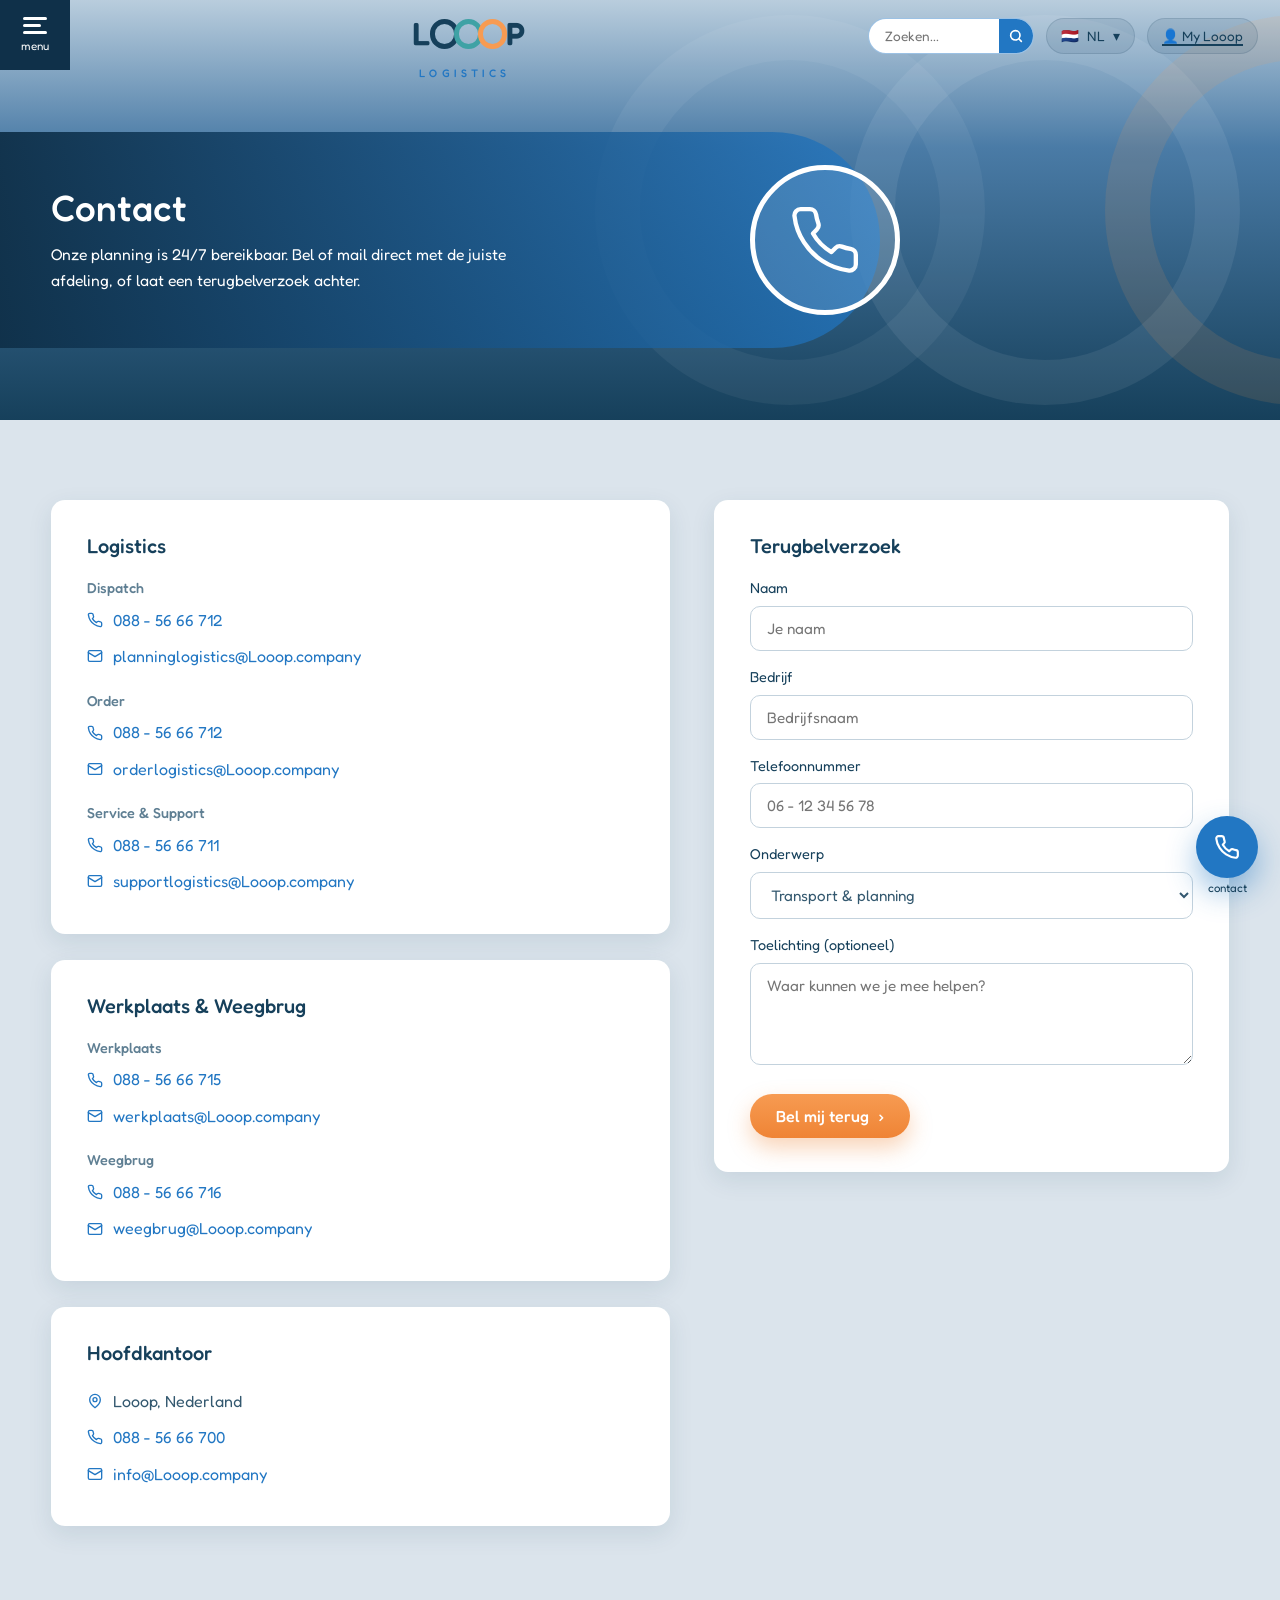
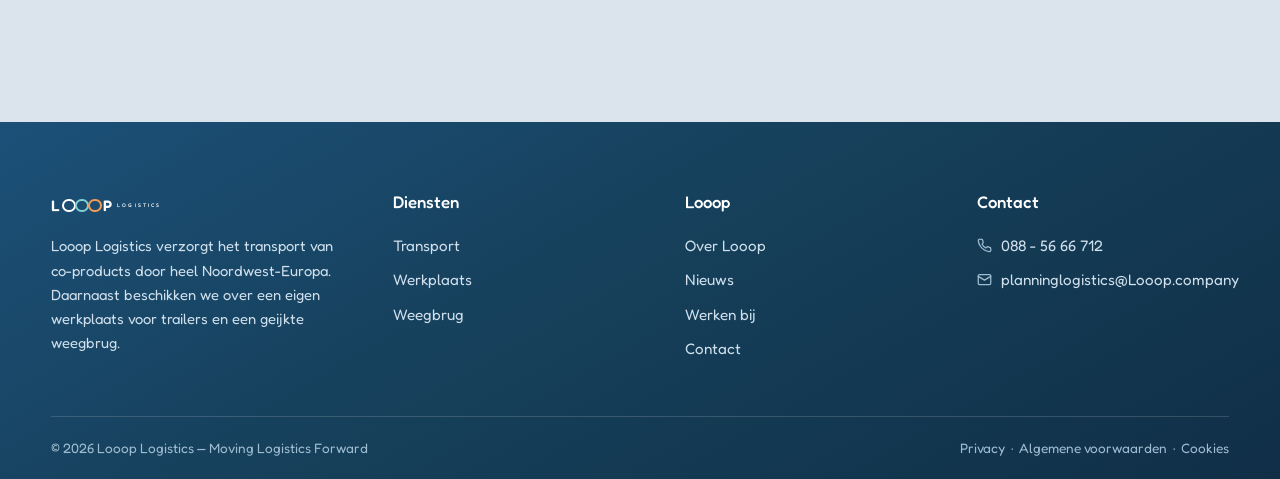
==== contact.html @ 953001c4 "Looop Logistics website in Looop huisstijl Statische website voor de logistieke tak van Looop, gebas" ====
<!DOCTYPE html>
<html lang="nl">
<head>
<meta charset="UTF-8">
<meta name="viewport" content="width=device-width, initial-scale=1.0">
<title>Contact — Looop Logistics</title>
<meta name="description" content="Neem contact op met Looop Logistics: dispatch, order, werkplaats en weegbrug. Of vraag een terugbelverzoek aan.">
<link rel="preconnect" href="https://fonts.googleapis.com">
<link rel="preconnect" href="https://fonts.gstatic.com" crossorigin>
<link href="https://fonts.googleapis.com/css2?family=Fredoka:wght@300..600&display=swap" rel="stylesheet">
<link rel="icon" href="data:image/svg+xml,%3Csvg xmlns=%27http://www.w3.org/2000/svg%27 viewBox=%270 0 32 32%27%3E%3Ccircle cx=%2716%27 cy=%2716%27 r=%2711%27 fill=%27none%27 stroke=%27%232277c3%27 stroke-width=%276%27/%3E%3C/svg%3E">
<link rel="stylesheet" href="css/style.css">
</head>
<body>

<section class="page-hero" style="min-height: 420px;">
  <div class="hero-bg">
    <svg viewBox="0 0 1920 560" preserveAspectRatio="xMidYMid slice" aria-hidden="true">
      <defs>
        <linearGradient id="csky" x1="0" y1="0" x2="0" y2="1">
          <stop offset="0" stop-color="#b9cddd"/><stop offset="0.35" stop-color="#4a7ba6"/><stop offset="1" stop-color="#16405b"/>
        </linearGradient>
      </defs>
      <rect width="1920" height="560" fill="url(#csky)"/>
      <circle cx="1500" cy="280" r="230" fill="none" stroke="#ffffff" stroke-width="60" opacity="0.07"/>
      <circle cx="1160" cy="280" r="230" fill="none" stroke="#ffffff" stroke-width="60" opacity="0.05"/>
      <circle cx="1840" cy="280" r="230" fill="none" stroke="#f79b52" stroke-width="60" opacity="0.12"/>
    </svg>
  </div>
  <div class="hero-panel panel-blue">
    <div>
      <h1>Contact</h1>
      <p>Onze planning is 24/7 bereikbaar. Bel of mail direct met de juiste afdeling, of laat een terugbelverzoek achter.</p>
    </div>
    <div class="panel-icon">
      <svg viewBox="0 0 24 24" fill="none" stroke="currentColor" stroke-width="1.4" stroke-linecap="round" stroke-linejoin="round"><path d="M22 16.9v3a2 2 0 0 1-2.2 2 19.8 19.8 0 0 1-8.6-3.1 19.5 19.5 0 0 1-6-6A19.8 19.8 0 0 1 2.1 4.2 2 2 0 0 1 4.1 2h3a2 2 0 0 1 2 1.7c.13.96.36 1.9.7 2.8a2 2 0 0 1-.45 2.1L8.1 9.9a16 16 0 0 0 6 6l1.3-1.3a2 2 0 0 1 2.1-.45c.9.34 1.84.57 2.8.7A2 2 0 0 1 22 16.9z"/></svg>
    </div>
  </div>
</section>

<section class="section">
  <div class="container contact-grid">

    <div>
      <div class="contact-card">
        <h3>Logistics</h3>
        <h5>Dispatch</h5>
        <div class="line"><svg viewBox="0 0 24 24" fill="none" stroke-width="2" stroke-linecap="round" stroke-linejoin="round"><path d="M22 16.9v3a2 2 0 0 1-2.2 2 19.8 19.8 0 0 1-8.6-3.1 19.5 19.5 0 0 1-6-6A19.8 19.8 0 0 1 2.1 4.2 2 2 0 0 1 4.1 2h3a2 2 0 0 1 2 1.7c.13.96.36 1.9.7 2.8a2 2 0 0 1-.45 2.1L8.1 9.9a16 16 0 0 0 6 6l1.3-1.3a2 2 0 0 1 2.1-.45c.9.34 1.84.57 2.8.7A2 2 0 0 1 22 16.9z"/></svg><a href="tel:+31885666712">088 - 56 66 712</a></div>
        <div class="line"><svg viewBox="0 0 24 24" fill="none" stroke-width="2" stroke-linecap="round" stroke-linejoin="round"><rect x="2" y="4" width="20" height="16" rx="2"/><path d="m22 7-10 6L2 7"/></svg><a href="mailto:planninglogistics@looop.company">planninglogistics@Looop.company</a></div>
        <h5>Order</h5>
        <div class="line"><svg viewBox="0 0 24 24" fill="none" stroke-width="2" stroke-linecap="round" stroke-linejoin="round"><path d="M22 16.9v3a2 2 0 0 1-2.2 2 19.8 19.8 0 0 1-8.6-3.1 19.5 19.5 0 0 1-6-6A19.8 19.8 0 0 1 2.1 4.2 2 2 0 0 1 4.1 2h3a2 2 0 0 1 2 1.7c.13.96.36 1.9.7 2.8a2 2 0 0 1-.45 2.1L8.1 9.9a16 16 0 0 0 6 6l1.3-1.3a2 2 0 0 1 2.1-.45c.9.34 1.84.57 2.8.7A2 2 0 0 1 22 16.9z"/></svg><a href="tel:+31885666712">088 - 56 66 712</a></div>
        <div class="line"><svg viewBox="0 0 24 24" fill="none" stroke-width="2" stroke-linecap="round" stroke-linejoin="round"><rect x="2" y="4" width="20" height="16" rx="2"/><path d="m22 7-10 6L2 7"/></svg><a href="mailto:orderlogistics@looop.company">orderlogistics@Looop.company</a></div>
        <h5>Service &amp; Support</h5>
        <div class="line"><svg viewBox="0 0 24 24" fill="none" stroke-width="2" stroke-linecap="round" stroke-linejoin="round"><path d="M22 16.9v3a2 2 0 0 1-2.2 2 19.8 19.8 0 0 1-8.6-3.1 19.5 19.5 0 0 1-6-6A19.8 19.8 0 0 1 2.1 4.2 2 2 0 0 1 4.1 2h3a2 2 0 0 1 2 1.7c.13.96.36 1.9.7 2.8a2 2 0 0 1-.45 2.1L8.1 9.9a16 16 0 0 0 6 6l1.3-1.3a2 2 0 0 1 2.1-.45c.9.34 1.84.57 2.8.7A2 2 0 0 1 22 16.9z"/></svg><a href="tel:+31885666711">088 - 56 66 711</a></div>
        <div class="line"><svg viewBox="0 0 24 24" fill="none" stroke-width="2" stroke-linecap="round" stroke-linejoin="round"><rect x="2" y="4" width="20" height="16" rx="2"/><path d="m22 7-10 6L2 7"/></svg><a href="mailto:supportlogistics@looop.company">supportlogistics@Looop.company</a></div>
      </div>

      <div class="contact-card">
        <h3>Werkplaats &amp; Weegbrug</h3>
        <h5>Werkplaats</h5>
        <div class="line"><svg viewBox="0 0 24 24" fill="none" stroke-width="2" stroke-linecap="round" stroke-linejoin="round"><path d="M22 16.9v3a2 2 0 0 1-2.2 2 19.8 19.8 0 0 1-8.6-3.1 19.5 19.5 0 0 1-6-6A19.8 19.8 0 0 1 2.1 4.2 2 2 0 0 1 4.1 2h3a2 2 0 0 1 2 1.7c.13.96.36 1.9.7 2.8a2 2 0 0 1-.45 2.1L8.1 9.9a16 16 0 0 0 6 6l1.3-1.3a2 2 0 0 1 2.1-.45c.9.34 1.84.57 2.8.7A2 2 0 0 1 22 16.9z"/></svg><a href="tel:+31885666715">088 - 56 66 715</a></div>
        <div class="line"><svg viewBox="0 0 24 24" fill="none" stroke-width="2" stroke-linecap="round" stroke-linejoin="round"><rect x="2" y="4" width="20" height="16" rx="2"/><path d="m22 7-10 6L2 7"/></svg><a href="mailto:werkplaats@looop.company">werkplaats@Looop.company</a></div>
        <h5>Weegbrug</h5>
        <div class="line"><svg viewBox="0 0 24 24" fill="none" stroke-width="2" stroke-linecap="round" stroke-linejoin="round"><path d="M22 16.9v3a2 2 0 0 1-2.2 2 19.8 19.8 0 0 1-8.6-3.1 19.5 19.5 0 0 1-6-6A19.8 19.8 0 0 1 2.1 4.2 2 2 0 0 1 4.1 2h3a2 2 0 0 1 2 1.7c.13.96.36 1.9.7 2.8a2 2 0 0 1-.45 2.1L8.1 9.9a16 16 0 0 0 6 6l1.3-1.3a2 2 0 0 1 2.1-.45c.9.34 1.84.57 2.8.7A2 2 0 0 1 22 16.9z"/></svg><a href="tel:+31885666716">088 - 56 66 716</a></div>
        <div class="line"><svg viewBox="0 0 24 24" fill="none" stroke-width="2" stroke-linecap="round" stroke-linejoin="round"><rect x="2" y="4" width="20" height="16" rx="2"/><path d="m22 7-10 6L2 7"/></svg><a href="mailto:weegbrug@looop.company">weegbrug@Looop.company</a></div>
      </div>

      <div class="contact-card">
        <h3>Hoofdkantoor</h3>
        <div class="line"><svg viewBox="0 0 24 24" fill="none" stroke-width="2" stroke-linecap="round" stroke-linejoin="round"><path d="M20 10c0 6-8 12-8 12s-8-6-8-12a8 8 0 0 1 16 0z"/><circle cx="12" cy="10" r="3"/></svg><span>Looop, Nederland</span></div>
        <div class="line"><svg viewBox="0 0 24 24" fill="none" stroke-width="2" stroke-linecap="round" stroke-linejoin="round"><path d="M22 16.9v3a2 2 0 0 1-2.2 2 19.8 19.8 0 0 1-8.6-3.1 19.5 19.5 0 0 1-6-6A19.8 19.8 0 0 1 2.1 4.2 2 2 0 0 1 4.1 2h3a2 2 0 0 1 2 1.7c.13.96.36 1.9.7 2.8a2 2 0 0 1-.45 2.1L8.1 9.9a16 16 0 0 0 6 6l1.3-1.3a2 2 0 0 1 2.1-.45c.9.34 1.84.57 2.8.7A2 2 0 0 1 22 16.9z"/></svg><a href="tel:+31885666700">088 - 56 66 700</a></div>
        <div class="line"><svg viewBox="0 0 24 24" fill="none" stroke-width="2" stroke-linecap="round" stroke-linejoin="round"><rect x="2" y="4" width="20" height="16" rx="2"/><path d="m22 7-10 6L2 7"/></svg><a href="mailto:info@looop.company">info@Looop.company</a></div>
      </div>
    </div>

    <div class="contact-card">
      <h3>Terugbelverzoek</h3>
      <form class="contact-form" onsubmit="alert('Bedankt! We nemen zo snel mogelijk contact met je op.'); return false;">
        <label for="cf-name">Naam</label>
        <input id="cf-name" type="text" placeholder="Je naam" required>
        <label for="cf-company">Bedrijf</label>
        <input id="cf-company" type="text" placeholder="Bedrijfsnaam">
        <label for="cf-phone">Telefoonnummer</label>
        <input id="cf-phone" type="tel" placeholder="06 - 12 34 56 78" required>
        <label for="cf-topic">Onderwerp</label>
        <select id="cf-topic">
          <option>Transport &amp; planning</option>
          <option>Werkplaats</option>
          <option>Weegbrug</option>
          <option>Anders</option>
        </select>
        <label for="cf-msg">Toelichting (optioneel)</label>
        <textarea id="cf-msg" rows="4" placeholder="Waar kunnen we je mee helpen?"></textarea>
        <button class="btn btn-orange" type="submit">Bel mij terug <span class="chev">›</span></button>
      </form>
    </div>

  </div>
</section>

<script src="js/main.js"></script>
</body>
</html>
---- css/style.css ----
/* ==========================================================================
   Looop Logistics — huisstijl gebaseerd op Looop.company (co-products site)
   ========================================================================== */

:root {
  --bg: #dbe4ec;
  --bg-soft: #e9eff4;
  --card: #f7f9fa;
  --white: #ffffff;

  --navy: #16405b;
  --navy-deep: #0f3049;
  --blue: #2277c3;
  --blue-bright: #2e8fd9;
  --teal: #167d80;
  --teal-soft: #3fa2a5;
  --orange: #f79b52;
  --orange-deep: #ef8435;
  --sand: #b98d55;

  --text: #33586f;
  --text-soft: #5f7f93;

  --radius-card: 14px;
  --shadow-card: 0 18px 45px rgba(22, 64, 91, 0.14);
  --shadow-soft: 0 8px 24px rgba(22, 64, 91, 0.10);

  --font: 'Fredoka', 'Trebuchet MS', 'Segoe UI', sans-serif;
}

* { margin: 0; padding: 0; box-sizing: border-box; }

html { scroll-behavior: smooth; }

body {
  font-family: var(--font);
  font-weight: 400;
  background: var(--bg);
  color: var(--text);
  line-height: 1.65;
  overflow-x: hidden;
}

img, svg { max-width: 100%; display: block; }

a { color: var(--blue); text-decoration-thickness: 2px; text-underline-offset: 3px; }

h1, h2, h3, h4 { color: var(--navy); font-weight: 500; line-height: 1.2; }

.container { width: min(1180px, 92vw); margin-inline: auto; }

/* ==========================================================================
   Header
   ========================================================================== */

.site-header {
  position: absolute;
  inset: 0 0 auto 0;
  z-index: 60;
  display: flex;
  align-items: flex-start;
  justify-content: space-between;
  padding: 0;
  pointer-events: none;
}

.site-header > * { pointer-events: auto; }

.menu-btn {
  width: 70px;
  height: 70px;
  border: 0;
  cursor: pointer;
  background: var(--navy-deep);
  color: #fff;
  display: flex;
  flex-direction: column;
  align-items: center;
  justify-content: center;
  gap: 5px;
  font-family: var(--font);
  font-size: 0.72rem;
  letter-spacing: 0.02em;
}

.menu-btn .bars { display: flex; flex-direction: column; gap: 4px; align-items: flex-start; }
.menu-btn .bars span { display: block; height: 3px; border-radius: 2px; background: #fff; transition: 0.25s; }
.menu-btn .bars span:nth-child(1) { width: 24px; }
.menu-btn .bars span:nth-child(2) { width: 18px; }
.menu-btn .bars span:nth-child(3) { width: 24px; }

.header-logo {
  padding-top: 18px;
  margin-inline: auto;
}
.header-logo a { display: block; }

.header-tools {
  display: flex;
  align-items: center;
  gap: 12px;
  padding: 18px 22px 0 0;
}

.search-box {
  display: flex;
  align-items: center;
  background: #fff;
  border: 1px solid rgba(34, 119, 195, 0.45);
  border-radius: 999px;
  overflow: hidden;
  height: 36px;
}
.search-box input {
  border: 0;
  outline: none;
  padding: 0 4px 0 16px;
  width: 130px;
  font-family: var(--font);
  font-size: 0.85rem;
  color: var(--text);
  background: transparent;
}
.search-box button {
  border: 0;
  background: var(--blue);
  color: #fff;
  width: 34px;
  height: 36px;
  cursor: pointer;
  display: grid;
  place-items: center;
}

.lang-pill, .mylooop-pill {
  display: flex;
  align-items: center;
  gap: 8px;
  height: 36px;
  padding: 0 14px;
  border-radius: 999px;
  background: rgba(22, 64, 91, 0.10);
  border: 1px solid rgba(22, 64, 91, 0.15);
  color: var(--navy);
  font-size: 0.85rem;
  cursor: pointer;
  font-family: var(--font);
  white-space: nowrap;
}
.lang-pill .flag { font-size: 0.9rem; }

/* ==========================================================================
   Logo (LOOOP wordmark met loops)
   ========================================================================== */

.logo {
  display: inline-flex;
  align-items: center;
  gap: 2px;
  font-weight: 600;
  font-size: 2rem;
  color: var(--navy);
  letter-spacing: 0.02em;
  text-decoration: none;
  line-height: 1;
}
.logo .word { display: flex; align-items: center; gap: 3px; }
.logo .ring {
  width: 0.92em;
  height: 0.92em;
  border-radius: 50%;
  border: 0.17em solid var(--navy);
  margin: 0 -0.13em;
}
.logo .ring.r2 { border-color: var(--teal-soft); }
.logo .ring.r3 { border-color: var(--orange); }
.logo .sub {
  font-size: 0.34em;
  font-weight: 500;
  letter-spacing: 0.42em;
  color: var(--blue);
  margin-left: 0.6em;
  text-transform: uppercase;
}
.logo.logo-light, .logo.logo-light .sub { color: #fff; }
.logo.logo-light .ring { border-color: #fff; }
.logo.logo-light .ring.r2 { border-color: #7fd0d3; }
.logo.logo-light .ring.r3 { border-color: var(--orange); }

/* ==========================================================================
   Fullscreen menu-overlay
   ========================================================================== */

.menu-overlay {
  position: fixed;
  inset: 0;
  z-index: 100;
  background: linear-gradient(150deg, #1c5078 0%, #16405b 45%, #102f47 100%);
  color: #dfe9f1;
  opacity: 0;
  visibility: hidden;
  transition: opacity 0.35s ease;
  overflow-y: auto;
}
.menu-overlay.open { opacity: 1; visibility: visible; }

.menu-overlay .menu-close {
  position: absolute;
  top: 0;
  left: 0;
  width: 70px;
  height: 70px;
  background: transparent;
  border: 0;
  color: #fff;
  font-size: 1.6rem;
  cursor: pointer;
  font-family: var(--font);
}
.menu-overlay .menu-close small { display: block; font-size: 0.62rem; margin-top: -4px; }

.menu-overlay .overlay-logo { display: flex; justify-content: center; padding-top: 20px; }

.menu-grid {
  display: grid;
  grid-template-columns: minmax(240px, 1fr) 1px minmax(300px, 1.6fr);
  gap: 48px;
  padding: 70px 0 80px;
  align-items: start;
}
.menu-grid .divider { background: rgba(255, 255, 255, 0.18); align-self: stretch; }

.menu-nav ul { list-style: none; }
.menu-nav a {
  display: flex;
  align-items: center;
  justify-content: space-between;
  color: #fff;
  text-decoration: none;
  font-size: 1.55rem;
  font-weight: 400;
  padding: 8px 0;
  transition: color 0.2s;
}
.menu-nav a:hover, .menu-nav a.active { color: var(--orange); }
.menu-nav .secondary a { font-size: 1.05rem; padding: 6px 0; color: #cfe0ec; }
.menu-nav .secondary { margin-top: 26px; }
.menu-nav .chev { color: #6fa3c4; font-size: 1rem; }
.menu-nav .flags { display: flex; gap: 12px; margin-top: 34px; font-size: 1.2rem; }

.menu-contact h3 {
  color: #9fbdd1;
  font-weight: 400;
  font-size: 1.5rem;
  margin-bottom: 26px;
}
.menu-contact .contact-cols {
  display: grid;
  grid-template-columns: 1fr 1fr;
  gap: 36px;
}
.menu-contact h4 { color: #fff; font-size: 1.1rem; margin-bottom: 14px; }
.menu-contact .contact-block { margin-bottom: 22px; }
.menu-contact .contact-block h5 {
  color: #9fbdd1;
  font-weight: 400;
  font-size: 0.95rem;
  margin-bottom: 4px;
}
.menu-contact .line {
  display: flex;
  align-items: center;
  gap: 9px;
  font-size: 0.95rem;
  padding: 2px 0;
  color: #eaf2f8;
}
.menu-contact .line a { color: #eaf2f8; text-decoration: none; }
.menu-contact .line a:hover { color: var(--orange); }
.menu-contact .line svg { width: 15px; height: 15px; flex: none; stroke: #9fbdd1; }
.menu-contact .head-office {
  border-top: 1px solid rgba(255, 255, 255, 0.18);
  margin-top: 8px;
  padding-top: 26px;
}
.menu-contact .all-contact { margin-top: 26px; text-align: right; }

/* ==========================================================================
   Knoppen
   ========================================================================== */

.btn {
  display: inline-flex;
  align-items: center;
  gap: 10px;
  border: 0;
  border-radius: 999px;
  padding: 12px 26px;
  font-family: var(--font);
  font-size: 1rem;
  font-weight: 500;
  cursor: pointer;
  text-decoration: none;
  transition: transform 0.15s ease, box-shadow 0.15s ease, background 0.15s ease;
  white-space: nowrap;
}
.btn:hover { transform: translateY(-1px); }
.btn .chev { font-size: 0.85em; }

.btn-orange {
  background: linear-gradient(180deg, var(--orange) 0%, var(--orange-deep) 100%);
  color: #fff;
  box-shadow: 0 10px 22px rgba(239, 132, 53, 0.35);
}
.btn-blue { background: var(--blue); color: #fff; box-shadow: 0 10px 22px rgba(34, 119, 195, 0.3); }
.btn-ghost { background: transparent; color: #fff; border: 2px solid rgba(255, 255, 255, 0.7); }

/* ==========================================================================
   Hero (homepage) — loop-carrousel
   ========================================================================== */

.hero {
  position: relative;
  padding: 130px 0 0;
  min-height: 78vh;
}

.hero-loops {
  position: relative;
  height: 480px;
  display: flex;
  align-items: center;
  justify-content: center;
}

.loop-chain {
  position: absolute;
  inset: 0;
  width: 100%;
  height: 100%;
  overflow: visible;
  pointer-events: none;
}

.hero-circle {
  position: relative;
  width: 420px;
  height: 420px;
  border-radius: 50%;
  overflow: hidden;
  box-shadow: 0 30px 70px rgba(22, 64, 91, 0.30);
  display: grid;
  place-items: center;
  z-index: 5;
}
.hero-scene { position: absolute; inset: 0; transition: opacity 0.5s ease; }
.hero-scene.hidden { opacity: 0; }
.hero-scene svg { width: 100%; height: 100%; }

.hero-inner-disc {
  position: relative;
  z-index: 6;
  width: 66%;
  height: 66%;
  border-radius: 50%;
  background: radial-gradient(circle at 50% 35%, #ffffff 0%, #f2f6f9 100%);
  display: grid;
  place-items: center;
  text-align: center;
  padding: 8%;
  box-shadow: 0 8px 30px rgba(22, 64, 91, 0.18);
}
.hero-title {
  color: var(--blue);
  font-size: 1.9rem;
  font-weight: 500;
  line-height: 1.25;
}

.hero-arrow {
  position: relative;
  z-index: 7;
  width: 52px;
  height: 52px;
  border-radius: 50%;
  border: 0;
  background: var(--blue);
  color: #fff;
  font-size: 1.1rem;
  cursor: pointer;
  display: grid;
  place-items: center;
  box-shadow: 0 10px 24px rgba(34, 119, 195, 0.4);
  transition: background 0.2s, transform 0.15s;
}
.hero-arrow:hover { background: var(--blue-bright); transform: scale(1.06); }
.hero-arrow.prev { margin-right: 130px; }
.hero-arrow.next { margin-left: 130px; }

/* Service-tabs die de hero overlappen */

.service-tabs {
  position: relative;
  z-index: 10;
  margin-top: -40px;
  padding-bottom: 90px;
}
.tabs-row {
  display: grid;
  grid-template-columns: repeat(3, 1fr);
  gap: 4px;
  width: min(1060px, 92vw);
  margin-inline: auto;
}
.tab-btn {
  display: flex;
  align-items: center;
  gap: 14px;
  padding: 20px 24px;
  background: rgba(255, 255, 255, 0.72);
  border: 0;
  border-radius: 12px 12px 0 0;
  cursor: pointer;
  font-family: var(--font);
  font-size: 1.05rem;
  color: var(--text-soft);
  text-align: left;
  transition: background 0.2s;
  line-height: 1.3;
}
.tab-btn:hover { background: rgba(255, 255, 255, 0.9); }
.tab-btn.active { background: var(--card); color: var(--navy); box-shadow: var(--shadow-card); }

.tab-icon {
  width: 48px;
  height: 48px;
  flex: none;
  border-radius: 50%;
  border: 2px solid currentColor;
  display: grid;
  place-items: center;
}
.tab-icon svg { width: 26px; height: 26px; }
.tab-btn[data-tab="transport"] .tab-icon { color: var(--blue); }
.tab-btn[data-tab="werkplaats"] .tab-icon { color: var(--orange-deep); }
.tab-btn[data-tab="weegbrug"] .tab-icon { color: var(--teal); }
.tab-btn .tab-label { color: inherit; }

.tab-panel {
  width: min(1060px, 92vw);
  margin-inline: auto;
  background: var(--card);
  border-radius: 0 0 var(--radius-card) var(--radius-card);
  box-shadow: var(--shadow-card);
  padding: 44px 56px;
  display: none;
  align-items: center;
  gap: 44px;
}
.tab-panel.active { display: flex; }
.tab-panel p { flex: 1; font-size: 1.02rem; }
.tab-panel .btn { flex: none; }

/* ==========================================================================
   Content-secties
   ========================================================================== */

.section { padding: 80px 0; }
.section.alt { background: var(--bg-soft); }

.section-head { text-align: center; max-width: 720px; margin: 0 auto 54px; }
.section-head h2 { font-size: 2.1rem; margin-bottom: 14px; }
.section-head p { color: var(--text-soft); }

.usp-grid {
  display: grid;
  grid-template-columns: repeat(auto-fit, minmax(230px, 1fr));
  gap: 26px;
}
.usp-card {
  background: var(--white);
  border-radius: var(--radius-card);
  padding: 34px 28px;
  box-shadow: var(--shadow-soft);
  text-align: center;
}
.usp-card .usp-icon {
  width: 72px;
  height: 72px;
  margin: 0 auto 18px;
  border-radius: 50%;
  display: grid;
  place-items: center;
  color: #fff;
}
.usp-card .usp-icon svg { width: 36px; height: 36px; }
.usp-card:nth-child(1) .usp-icon { background: linear-gradient(160deg, var(--blue-bright), var(--blue)); }
.usp-card:nth-child(2) .usp-icon { background: linear-gradient(160deg, var(--orange), var(--orange-deep)); }
.usp-card:nth-child(3) .usp-icon { background: linear-gradient(160deg, var(--teal-soft), var(--teal)); }
.usp-card:nth-child(4) .usp-icon { background: linear-gradient(160deg, #4a7d9e, var(--navy)); }
.usp-card h3 { font-size: 1.15rem; margin-bottom: 8px; }
.usp-card p { font-size: 0.93rem; color: var(--text-soft); }

/* Dienst-rijen (afbeelding + tekst) */

.feature-row {
  display: grid;
  grid-template-columns: 1fr 1fr;
  gap: 60px;
  align-items: center;
  padding: 46px 0;
}
.feature-row.reverse .feature-media { order: 2; }
.feature-media {
  border-radius: 50% 50% 50% 8px / 50% 50% 50% 8px;
  aspect-ratio: 1;
  max-width: 400px;
  margin-inline: auto;
  overflow: hidden;
  box-shadow: var(--shadow-card);
}
.feature-media svg { width: 100%; height: 100%; }
.feature-copy .eyebrow {
  display: inline-flex;
  align-items: center;
  gap: 10px;
  font-size: 0.85rem;
  letter-spacing: 0.14em;
  text-transform: uppercase;
  color: var(--teal);
  margin-bottom: 12px;
}
.feature-copy h3 { font-size: 1.7rem; margin-bottom: 16px; }
.feature-copy p { margin-bottom: 14px; }
.feature-copy ul { list-style: none; margin: 0 0 22px; }
.feature-copy li { padding-left: 28px; position: relative; margin-bottom: 8px; }
.feature-copy li::before {
  content: '';
  position: absolute;
  left: 0;
  top: 8px;
  width: 12px;
  height: 12px;
  border-radius: 50%;
  border: 3px solid var(--orange);
}

/* Cijfers-band */

.stats-band {
  background: linear-gradient(140deg, #1c5078, #16405b 60%, #102f47);
  color: #fff;
  padding: 70px 0;
}
.stats-grid { display: grid; grid-template-columns: repeat(auto-fit, minmax(180px, 1fr)); gap: 30px; text-align: center; }
.stat .num { font-size: 2.6rem; font-weight: 600; color: var(--orange); line-height: 1.1; }
.stat .lbl { color: #b9d0e0; font-size: 0.95rem; margin-top: 6px; }

/* Callback / contactpersoon CTA */

.callback {
  display: flex;
  align-items: center;
  gap: 28px;
  background: var(--white);
  border-radius: var(--radius-card);
  box-shadow: var(--shadow-card);
  padding: 38px 44px;
  max-width: 760px;
  margin-inline: auto;
}
.callback .avatar {
  width: 96px;
  height: 96px;
  flex: none;
  border-radius: 50%;
  overflow: hidden;
  box-shadow: var(--shadow-soft);
}
.callback h3 { font-size: 1.45rem; margin-bottom: 8px; }
.callback p { font-size: 0.95rem; color: var(--text-soft); margin-bottom: 16px; }

/* Scroll-down knop */

.scroll-down {
  position: relative;
  display: block;
  width: 64px;
  height: 64px;
  margin: -32px auto 0;
  z-index: 12;
  border-radius: 50%;
  border: 0;
  background: var(--teal);
  color: #fff;
  font-size: 1.3rem;
  cursor: pointer;
  box-shadow: 0 12px 26px rgba(22, 125, 128, 0.4);
}

/* ==========================================================================
   Subpagina-hero (zoals de Insects-pagina)
   ========================================================================== */

.page-hero {
  position: relative;
  min-height: 560px;
  overflow: hidden;
  display: flex;
  align-items: center;
}
.page-hero .hero-bg { position: absolute; inset: 0; }
.page-hero .hero-bg svg { width: 100%; height: 100%; }

.page-hero .hero-panel {
  position: relative;
  z-index: 3;
  margin-top: 60px;
  width: min(880px, 88vw);
  color: #fff;
  padding: 54px 200px 54px max(calc((100vw - 1180px) / 2), 4vw);
  border-radius: 0 220px 220px 0;
  display: flex;
  align-items: center;
  gap: 40px;
}
.hero-panel.panel-blue { background: linear-gradient(90deg, rgba(15, 48, 73, 0.95), rgba(34, 119, 195, 0.75)); }
.hero-panel.panel-orange { background: linear-gradient(90deg, rgba(112, 66, 20, 0.95), rgba(239, 132, 53, 0.75)); }
.hero-panel.panel-teal { background: linear-gradient(90deg, rgba(9, 66, 68, 0.95), rgba(22, 125, 128, 0.78)); }

.hero-panel h1 { color: #fff; font-size: 2.3rem; margin-bottom: 12px; }
.hero-panel p { max-width: 480px; font-size: 0.98rem; }

.hero-panel .panel-icon {
  position: absolute;
  right: -20px;
  top: 50%;
  transform: translateY(-50%);
  width: 150px;
  height: 150px;
  border-radius: 50%;
  border: 5px solid #fff;
  background: rgba(255, 255, 255, 0.12);
  display: grid;
  place-items: center;
  color: #fff;
}
.hero-panel .panel-icon svg { width: 74px; height: 74px; }

/* Tekstsectie subpagina */

.content-narrow { max-width: 700px; margin-inline: auto; }
.content-narrow h2 { font-size: 1.8rem; margin-bottom: 18px; }
.content-narrow p { margin-bottom: 16px; }
.content-narrow.tint-blue h2 { color: var(--blue); }
.content-narrow.tint-orange h2 { color: var(--orange-deep); }
.content-narrow.tint-teal h2 { color: var(--teal); }

.spec-grid {
  display: grid;
  grid-template-columns: repeat(auto-fit, minmax(210px, 1fr));
  gap: 22px;
  margin: 40px 0 10px;
}
.spec-card {
  background: var(--white);
  border-radius: var(--radius-card);
  box-shadow: var(--shadow-soft);
  padding: 26px 24px;
}
.spec-card h4 { font-size: 1.02rem; margin-bottom: 6px; display: flex; align-items: center; gap: 10px; }
.spec-card h4 svg { width: 20px; height: 20px; flex: none; }
.spec-card p { font-size: 0.9rem; color: var(--text-soft); }

/* ==========================================================================
   Contactpagina
   ========================================================================== */

.contact-grid {
  display: grid;
  grid-template-columns: 1.2fr 1fr;
  gap: 44px;
  align-items: start;
}
.contact-card {
  background: var(--white);
  border-radius: var(--radius-card);
  box-shadow: var(--shadow-soft);
  padding: 34px 36px;
  margin-bottom: 26px;
}
.contact-card h3 { margin-bottom: 18px; font-size: 1.25rem; }
.contact-card .line { display: flex; align-items: center; gap: 10px; padding: 5px 0; }
.contact-card .line svg { width: 16px; height: 16px; stroke: var(--blue); flex: none; }
.contact-card .line a { text-decoration: none; }
.contact-card .line a:hover { text-decoration: underline; }
.contact-card h5 { color: var(--text-soft); font-weight: 500; font-size: 0.9rem; margin: 14px 0 2px; }

.contact-form label { display: block; font-size: 0.9rem; color: var(--navy); margin: 14px 0 6px; }
.contact-form input, .contact-form textarea, .contact-form select {
  width: 100%;
  border: 1px solid #c3d2dd;
  border-radius: 10px;
  background: #fff;
  padding: 12px 16px;
  font-family: var(--font);
  font-size: 0.95rem;
  color: var(--text);
  outline: none;
}
.contact-form input:focus, .contact-form textarea:focus, .contact-form select:focus { border-color: var(--blue); }
.contact-form .btn { margin-top: 22px; }

/* ==========================================================================
   Footer
   ========================================================================== */

.site-footer {
  background: linear-gradient(150deg, #1c5078 0%, #16405b 45%, #102f47 100%);
  color: #cfe0ec;
  padding: 70px 0 0;
  margin-top: 90px;
}
.footer-grid {
  display: grid;
  grid-template-columns: 1.2fr 1fr 1fr 1fr;
  gap: 40px;
  padding-bottom: 50px;
}
.footer-grid h4 { color: #fff; font-size: 1.05rem; margin-bottom: 16px; font-weight: 500; }
.footer-grid ul { list-style: none; }
.footer-grid li { padding: 4px 0; }
.footer-grid a { color: #cfe0ec; text-decoration: none; font-size: 0.95rem; }
.footer-grid a:hover { color: var(--orange); }
.footer-about p { font-size: 0.92rem; max-width: 320px; margin-top: 16px; }
.footer-bottom {
  border-top: 1px solid rgba(255, 255, 255, 0.15);
  padding: 20px 0;
  display: flex;
  justify-content: space-between;
  gap: 16px;
  flex-wrap: wrap;
  font-size: 0.85rem;
  color: #9fbdd1;
}
.footer-bottom a { color: #9fbdd1; text-decoration: none; }

.site-footer .line { display: flex; align-items: center; gap: 9px; }
.site-footer .line svg { width: 15px; height: 15px; flex: none; stroke: #9fbdd1; }

/* Zwevende contact-knop */

.contact-fab {
  position: fixed;
  right: 22px;
  bottom: 22px;
  z-index: 90;
  width: 62px;
  height: 62px;
  border-radius: 50%;
  background: var(--blue);
  color: #fff;
  display: grid;
  place-items: center;
  text-decoration: none;
  box-shadow: 0 14px 30px rgba(34, 119, 195, 0.45);
  transition: transform 0.15s;
}
.contact-fab:hover { transform: scale(1.07); }
.contact-fab svg { width: 26px; height: 26px; }
.contact-fab .fab-label {
  position: absolute;
  bottom: -20px;
  left: 50%;
  transform: translateX(-50%);
  font-size: 0.72rem;
  color: var(--navy);
}

/* ==========================================================================
   Responsief
   ========================================================================== */

@media (max-width: 980px) {
  .menu-grid { grid-template-columns: 1fr; gap: 30px; }
  .menu-grid .divider { display: none; }
  .feature-row { grid-template-columns: 1fr; gap: 30px; }
  .feature-row.reverse .feature-media { order: 0; }
  .contact-grid { grid-template-columns: 1fr; }
  .footer-grid { grid-template-columns: 1fr 1fr; }
  .hero-panel { padding-right: 60px; border-radius: 0 120px 120px 0; }
  .hero-panel .panel-icon { display: none; }
}

@media (max-width: 760px) {
  .header-tools .search-box { display: none; }
  .hero { padding-top: 110px; }
  .hero-circle { width: 320px; height: 320px; }
  .hero-title { font-size: 1.4rem; }
  .hero-arrow.prev { margin-right: 20px; }
  .hero-arrow.next { margin-left: 20px; }
  .hero-loops { height: 400px; }
  .tabs-row { grid-template-columns: 1fr; }
  .tab-btn { border-radius: 10px; }
  .tab-btn.active { border-radius: 10px 10px 0 0; }
  .tab-panel { flex-direction: column; padding: 30px 26px; align-items: flex-start; }
  .callback { flex-direction: column; text-align: center; }
  .menu-contact .contact-cols { grid-template-columns: 1fr; }
  .footer-grid { grid-template-columns: 1fr; }
  .section { padding: 56px 0; }
  .hero-panel h1 { font-size: 1.7rem; }
}
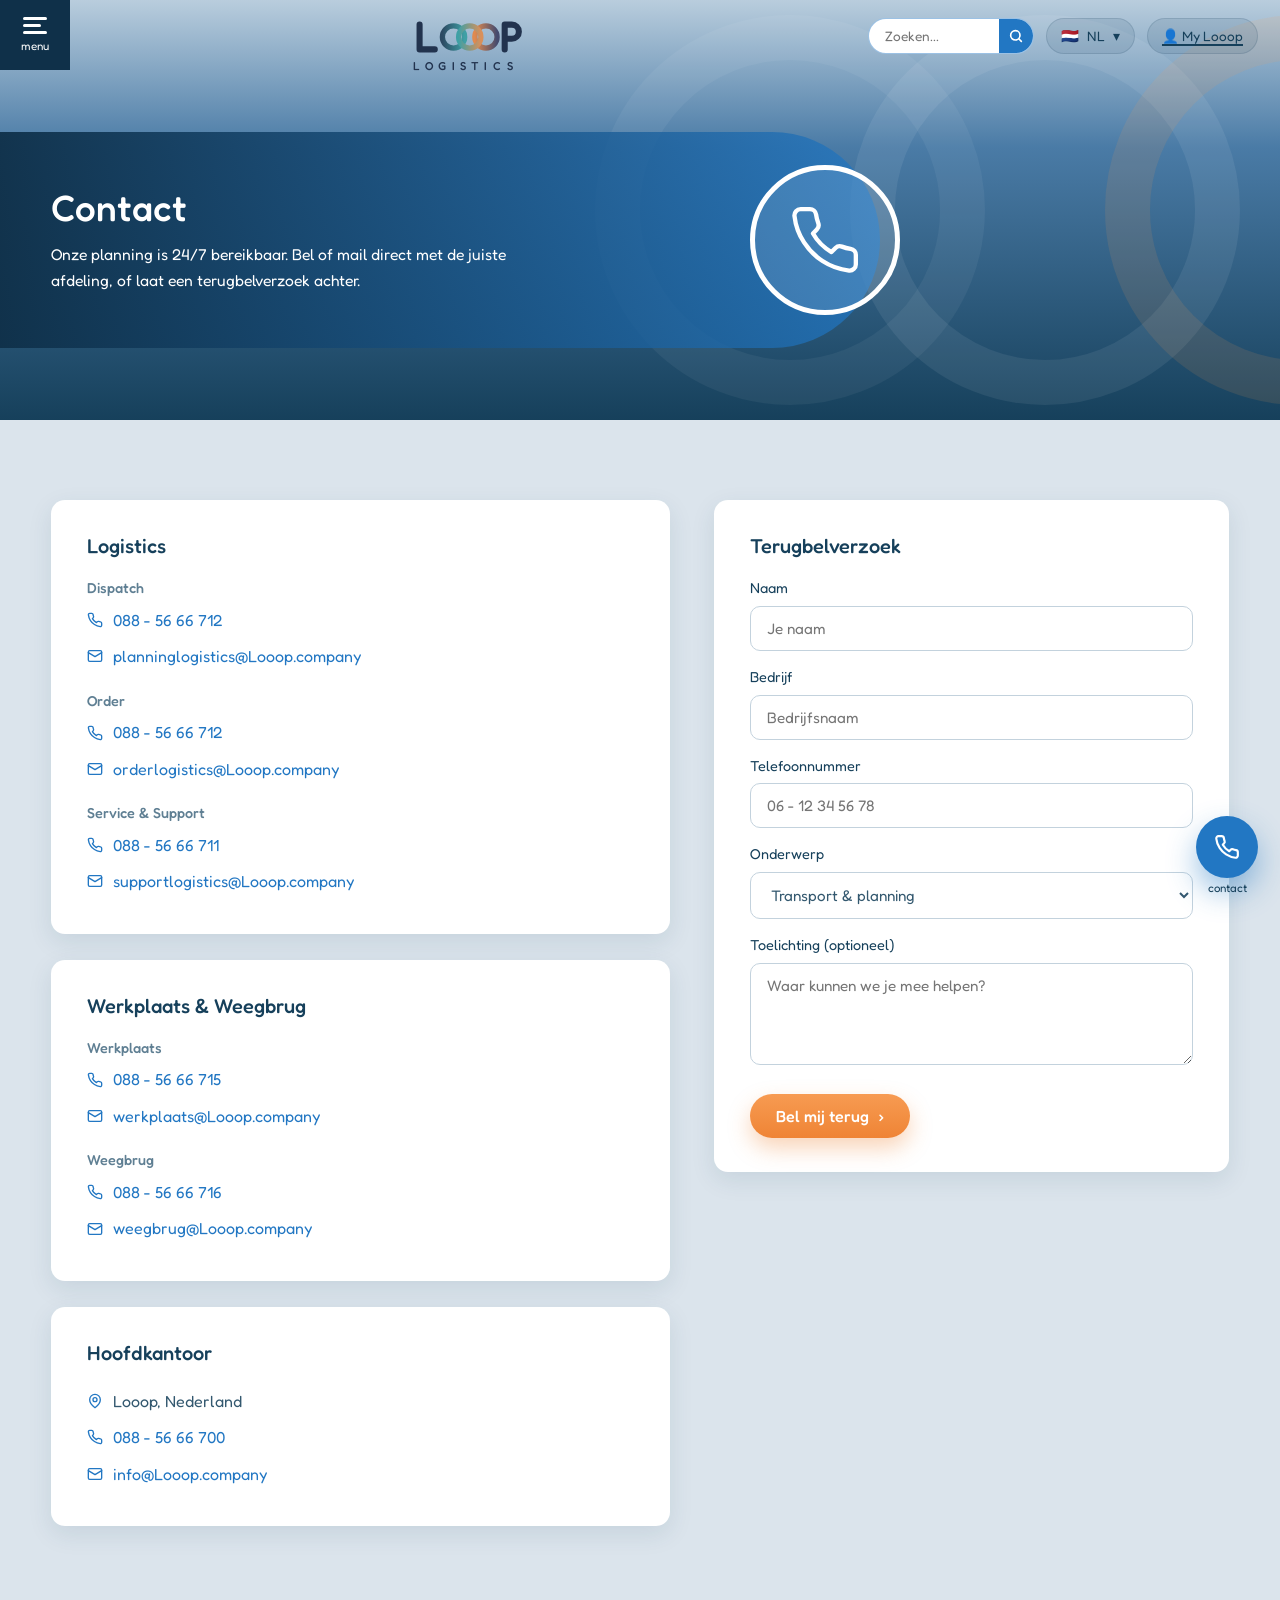
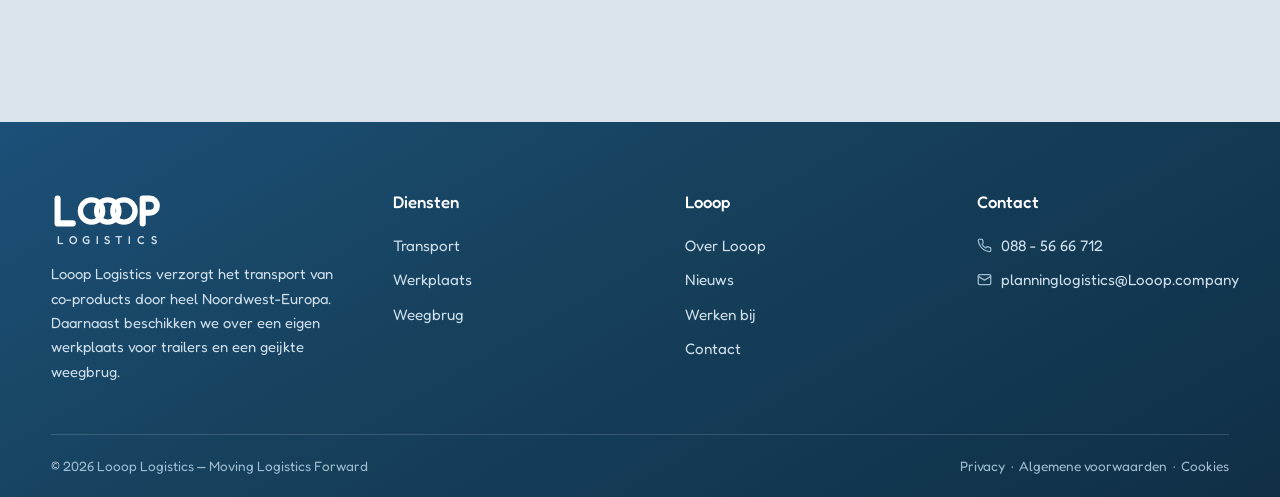
==== commit c682dbff: "Officieel Looop-logo verwerkt als SVG-wordmark - Logo nagebouwd naar aangeleverd origineel: navy L e" ====
--- a/contact.html
+++ b/contact.html
@@ -8,7 +8,7 @@
 <link rel="preconnect" href="https://fonts.googleapis.com">
 <link rel="preconnect" href="https://fonts.gstatic.com" crossorigin>
 <link href="https://fonts.googleapis.com/css2?family=Fredoka:wght@300..600&display=swap" rel="stylesheet">
-<link rel="icon" href="data:image/svg+xml,%3Csvg xmlns=%27http://www.w3.org/2000/svg%27 viewBox=%270 0 32 32%27%3E%3Ccircle cx=%2716%27 cy=%2716%27 r=%2711%27 fill=%27none%27 stroke=%27%232277c3%27 stroke-width=%276%27/%3E%3C/svg%3E">
+<link rel="icon" href="data:image/svg+xml,%3Csvg xmlns=%27http://www.w3.org/2000/svg%27 viewBox=%270 0 32 32%27%3E%3Cdefs%3E%3ClinearGradient id=%27g%27 x1=%270%27 y1=%270%27 x2=%271%27 y2=%270%27%3E%3Cstop offset=%270%27 stop-color=%27%233fa0a5%27/%3E%3Cstop offset=%271%27 stop-color=%27%23e08a4f%27/%3E%3C/linearGradient%3E%3C/defs%3E%3Ccircle cx=%2716%27 cy=%2716%27 r=%2711%27 fill=%27none%27 stroke=%27url(%23g)%27 stroke-width=%276%27/%3E%3C/svg%3E">
 <link rel="stylesheet" href="css/style.css">
 </head>
 <body>
--- a/css/style.css
+++ b/css/style.css
@@ -155,37 +155,22 @@
 
 .logo {
   display: inline-flex;
-  align-items: center;
-  gap: 2px;
-  font-weight: 600;
-  font-size: 2rem;
-  color: var(--navy);
-  letter-spacing: 0.02em;
+  flex-direction: column;
+  align-items: center;
+  gap: 5px;
   text-decoration: none;
   line-height: 1;
 }
-.logo .word { display: flex; align-items: center; gap: 3px; }
-.logo .ring {
-  width: 0.92em;
-  height: 0.92em;
-  border-radius: 50%;
-  border: 0.17em solid var(--navy);
-  margin: 0 -0.13em;
-}
-.logo .ring.r2 { border-color: var(--teal-soft); }
-.logo .ring.r3 { border-color: var(--orange); }
+.logo svg { height: 38px; width: auto; }
 .logo .sub {
-  font-size: 0.34em;
+  font-size: 0.72rem;
   font-weight: 500;
-  letter-spacing: 0.42em;
-  color: var(--blue);
-  margin-left: 0.6em;
+  letter-spacing: 0.48em;
+  margin-right: -0.48em; /* compenseert letterspacing voor optische centrering */
+  color: #22334e;
   text-transform: uppercase;
 }
-.logo.logo-light, .logo.logo-light .sub { color: #fff; }
-.logo.logo-light .ring { border-color: #fff; }
-.logo.logo-light .ring.r2 { border-color: #7fd0d3; }
-.logo.logo-light .ring.r3 { border-color: var(--orange); }
+.logo.logo-light .sub { color: #cfe0ec; }
 
 /* ==========================================================================
    Fullscreen menu-overlay
